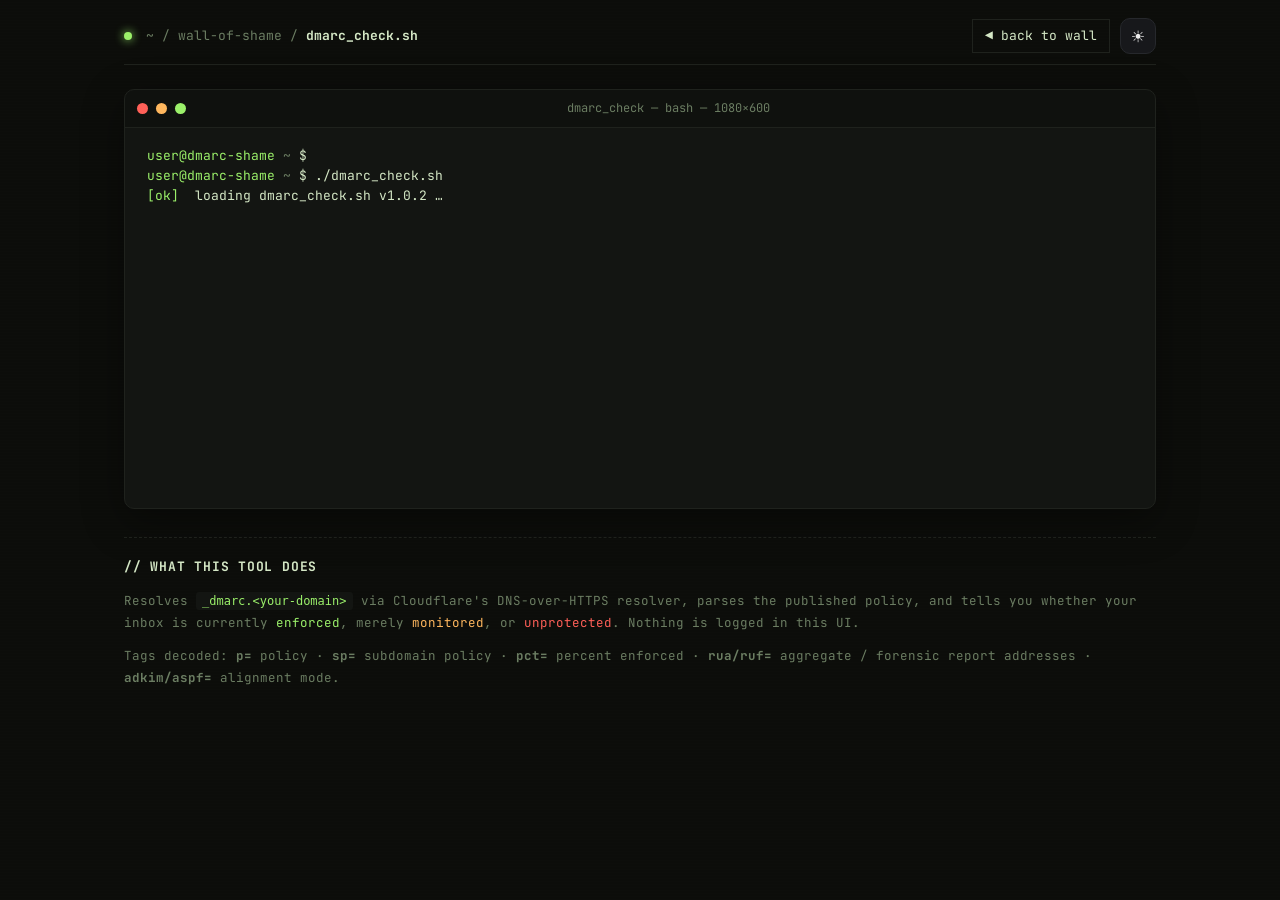
==== docs/dmarc-check.html @ ac473c20 "docs: console UI, split assets, SEO, checker page, hover/layout fixes Replace the flat GitHub Pages " ====
<!DOCTYPE html>
<html lang="en">
  <head>
    <meta charset="utf-8" />
    <meta name="viewport" content="width=device-width, initial-scale=1" />
    <title>DMARC checker (DNS-over-HTTPS) — DMARC Wall of Shame</title>
    <meta
      name="description"
      content="Look up _dmarc TXT for any domain via Cloudflare DNS-over-HTTPS. See if policy is reject, quarantine, none, or missing — free browser tool, no log."
    />
    <link rel="canonical" href="https://dmarcwallofshame.org/dmarc-check.html" />
    <meta property="og:type" content="website" />
    <meta property="og:site_name" content="DMARC Wall of Shame" />
    <meta property="og:title" content="DMARC policy checker (DoH)" />
    <meta
      property="og:description"
      content="Inspect _dmarc TXT records in the browser. Understand reject vs quarantine vs p=none vs no record."
    />
    <meta property="og:url" content="https://dmarcwallofshame.org/dmarc-check.html" />
    <meta name="twitter:card" content="summary" />
    <meta name="twitter:title" content="DMARC policy checker (DoH)" />
    <meta
      name="twitter:description"
      content="Inspect _dmarc TXT records in the browser using DNS-over-HTTPS."
    />
    <meta name="theme-color" content="#0c0d0a" />
    <link rel="icon" href="favicon.png" type="image/png" sizes="512x512" />
    <link rel="apple-touch-icon" href="favicon.png" />
    <link rel="preconnect" href="https://fonts.googleapis.com" />
    <link rel="preconnect" href="https://fonts.gstatic.com" crossorigin />
    <link
      href="https://fonts.googleapis.com/css2?family=JetBrains+Mono:wght@400;500;700&family=Geist:wght@400;500;600&display=swap"
      rel="stylesheet"
    />
    <link rel="stylesheet" href="css/dmarc-check.css" />
    <script type="application/ld+json">
      {
        "@context": "https://schema.org",
        "@type": "WebApplication",
        "name": "DMARC Wall of Shame — domain checker",
        "url": "https://dmarcwallofshame.org/dmarc-check.html",
        "description": "Client-side DMARC record lookup via DNS-over-HTTPS (Cloudflare). Parses v=DMARC1 policy tags and explains enforcement posture.",
        "applicationCategory": "SecurityApplication",
        "browserRequirements": "Requires JavaScript. Uses public DNS-over-HTTPS API.",
        "offers": {
          "@type": "Offer",
          "price": "0",
          "priceCurrency": "USD"
        },
        "isPartOf": {
          "@type": "WebSite",
          "name": "DMARC Wall of Shame",
          "url": "https://dmarcwallofshame.org/"
        }
      }
    </script>
  </head>
  <body data-theme="dark">
    <div class="scan"></div>
    <main class="wrap">
      <h1 class="sr-only">DMARC policy checker</h1>
      <div class="topbar">
        <div class="left">
          <span class="dot"></span>
          <span class="path">~ / wall-of-shame / <b>dmarc_check.sh</b></span>
        </div>
        <div style="display: flex; gap: 10px; align-items: center">
          <a class="back-btn" href="index.html">◀ back to wall</a>
          <button class="iconbtn" id="themeBtn" type="button" title="Toggle theme">◐</button>
        </div>
      </div>

      <section class="term-window" aria-label="Terminal-style checker">
        <div class="term-chrome">
          <span class="tlight r"></span><span class="tlight y"></span><span class="tlight g"></span>
          <span class="title">dmarc_check — bash — 1080×600</span>
        </div>
        <div class="term-body" id="termBody">
          <span class="session-line" id="bootLine"></span>
        </div>
      </section>

      <div class="help" id="help">
        <h2>// what this tool does</h2>
        <p>
          Resolves <code>_dmarc.&lt;your-domain&gt;</code> via Cloudflare's DNS-over-HTTPS resolver, parses the published
          policy, and tells you whether your inbox is currently <span class="ok">enforced</span>, merely
          <span class="wn">monitored</span>, or <span class="hl">unprotected</span>. Nothing is logged in this UI.
        </p>
        <p>
          Tags decoded: <b>p=</b> policy · <b>sp=</b> subdomain policy · <b>pct=</b> percent enforced ·
          <b>rua/ruf=</b> aggregate / forensic report addresses · <b>adkim/aspf=</b> alignment mode.
        </p>
      </div>
    </main>
    <script src="js/dmarc-check.js"></script>
  </body>
</html>
---- docs/css/dmarc-check.css ----
:root {
  --bg: #0c0d0a;
  --bg2: #131512;
  --line: #1f221d;
  --ink: #d4e7c5;
  --ink-mute: #6b7d62;
  --accent: #9bf06a;
  --shame: #ff6058;
  --warn: #ffb75e;
  --good: #9bf06a;
  --pill-bg: #17181b;
  --pill-line: #26282c;
  --pill-ink: #ececec;
  --pill-mute: #8a8d92;
}
[data-theme="light"] {
  --bg: #f4f3ee;
  --bg2: #eae8df;
  --line: #c8c5b6;
  --ink: #1c1d18;
  --ink-mute: #66695a;
  --accent: #2a6f1a;
  --shame: #b32619;
  --warn: #8a6a14;
  --good: #2a6f1a;
  --pill-bg: #ffffff;
  --pill-line: #e5e3dc;
  --pill-ink: #15161a;
  --pill-mute: #6c6f73;
}
* {
  box-sizing: border-box;
}
html,
body {
  margin: 0;
  padding: 0;
}
body {
  background: var(--bg);
  color: var(--ink);
  font-family: "JetBrains Mono", ui-monospace, Menlo, monospace;
  font-size: 13px;
  line-height: 1.55;
  min-height: 100vh;
}
.sr-only {
  position: absolute;
  width: 1px;
  height: 1px;
  padding: 0;
  margin: -1px;
  overflow: hidden;
  clip: rect(0, 0, 0, 0);
  white-space: nowrap;
  border: 0;
}
.scan {
  position: fixed;
  inset: 0;
  pointer-events: none;
  z-index: 1;
  background: repeating-linear-gradient(
    0deg,
    rgba(255, 255, 255, 0.012) 0,
    rgba(255, 255, 255, 0.012) 1px,
    transparent 1px,
    transparent 3px
  );
  mix-blend-mode: overlay;
}
[data-theme="light"] .scan {
  display: none;
}

.wrap {
  max-width: 1080px;
  margin: 0 auto;
  padding: 18px 24px 60px;
  position: relative;
  z-index: 2;
}

.topbar {
  display: flex;
  justify-content: space-between;
  align-items: center;
  border-bottom: 1px solid var(--line);
  padding-bottom: 10px;
  gap: 12px;
  flex-wrap: wrap;
}
.topbar .left {
  display: flex;
  gap: 14px;
  align-items: center;
}
.dot {
  width: 8px;
  height: 8px;
  border-radius: 50%;
  background: var(--accent);
  box-shadow: 0 0 10px var(--accent);
  animation: blink 1.4s infinite;
}
@keyframes blink {
  50% {
    opacity: 0.35;
  }
}
.path {
  color: var(--ink-mute);
}
.path b {
  color: var(--ink);
}
.iconbtn {
  border: 1px solid var(--pill-line);
  background: var(--pill-bg);
  color: var(--pill-ink);
  width: 36px;
  height: 36px;
  border-radius: 10px;
  display: grid;
  place-items: center;
  cursor: pointer;
  font-size: 16px;
  font-family: "Geist", system-ui, sans-serif;
}
.iconbtn:hover {
  background: var(--bg2);
}
.back-btn {
  border: 1px solid var(--line);
  background: transparent;
  color: var(--ink);
  font: inherit;
  padding: 6px 12px;
  cursor: pointer;
  text-decoration: none;
  display: inline-flex;
  align-items: center;
  gap: 6px;
}
.back-btn:hover {
  border-color: var(--accent);
  color: var(--accent);
}

.term-window {
  margin: 24px 0;
  border: 1px solid var(--line);
  border-radius: 10px;
  background: var(--bg2);
  overflow: hidden;
  box-shadow: 0 12px 40px rgba(0, 0, 0, 0.4);
}
[data-theme="light"] .term-window {
  box-shadow: 0 8px 24px rgba(0, 0, 0, 0.08);
}

.term-chrome {
  display: flex;
  align-items: center;
  gap: 8px;
  padding: 9px 12px;
  border-bottom: 1px solid var(--line);
  background: rgba(0, 0, 0, 0.2);
}
[data-theme="light"] .term-chrome {
  background: rgba(0, 0, 0, 0.04);
}
.tlight {
  width: 11px;
  height: 11px;
  border-radius: 50%;
}
.tlight.r {
  background: #ff6058;
}
.tlight.y {
  background: #ffb75e;
}
.tlight.g {
  background: #9bf06a;
}
.term-chrome .title {
  flex: 1;
  text-align: center;
  color: var(--ink-mute);
  font-size: 12px;
}

.term-body {
  padding: 18px 22px;
  min-height: 380px;
}

.session-line {
  display: block;
  white-space: pre-wrap;
  word-break: break-word;
}
.pmt {
  color: var(--accent);
}
.ok {
  color: var(--good);
}
.hl {
  color: var(--shame);
}
.wn {
  color: var(--warn);
}
.mute {
  color: var(--ink-mute);
}
.cursor::after {
  content: "▍";
  color: var(--accent);
  margin-left: 2px;
  animation: blink 1s infinite;
}

.check-form {
  margin-top: 14px;
  display: flex;
  gap: 8px;
  align-items: stretch;
}
.check-form .dollar {
  color: var(--accent);
  padding: 10px 4px 10px 0;
  user-select: none;
}
.check-form input {
  flex: 1;
  background: var(--bg);
  border: 1px solid var(--line);
  color: var(--ink);
  font: inherit;
  padding: 10px 12px;
  outline: none;
  caret-color: var(--accent);
  border-radius: 4px;
}
.check-form input:focus {
  border-color: var(--accent);
}
.check-form button {
  background: var(--accent);
  color: var(--bg);
  border: 0;
  font: inherit;
  font-weight: 600;
  padding: 10px 18px;
  cursor: pointer;
  border-radius: 4px;
}
.check-form button:hover {
  filter: brightness(1.1);
}
.check-form button:disabled {
  opacity: 0.5;
  cursor: wait;
}

.quick {
  margin-top: 10px;
  color: var(--ink-mute);
  font-size: 12px;
  display: flex;
  gap: 8px;
  flex-wrap: wrap;
  align-items: center;
}
.quick .chip {
  background: transparent;
  border: 1px solid var(--line);
  color: var(--ink-mute);
  font: inherit;
  font-size: 11px;
  padding: 3px 8px;
  cursor: pointer;
  border-radius: 999px;
}
.quick .chip:hover {
  border-color: var(--accent);
  color: var(--accent);
}

.verdict {
  margin: 18px 0 6px;
  border: 1px solid var(--line);
  padding: 16px 18px;
  border-radius: 6px;
  background: var(--bg);
}
.verdict.ok {
  border-color: var(--good);
}
.verdict.warn {
  border-color: var(--warn);
}
.verdict.bad {
  border-color: var(--shame);
}
.verdict h3 {
  margin: 0 0 6px;
  font-size: 14px;
  letter-spacing: 0.04em;
  text-transform: uppercase;
}
.verdict.ok h3 {
  color: var(--good);
}
.verdict.warn h3 {
  color: var(--warn);
}
.verdict.bad h3 {
  color: var(--shame);
}
.verdict p {
  margin: 0;
  color: var(--ink-mute);
  font-size: 13px;
  line-height: 1.6;
}
.verdict p b {
  color: var(--ink);
}

.record-box {
  margin-top: 14px;
  background: var(--bg);
  border: 1px dashed var(--line);
  padding: 12px 14px;
  font-size: 12.5px;
  word-break: break-all;
  border-radius: 4px;
}
.record-box .lab {
  color: var(--ink-mute);
  margin-bottom: 4px;
  font-size: 11px;
  letter-spacing: 0.08em;
  text-transform: uppercase;
}
.record-box code {
  color: var(--accent);
}

.tags-row {
  display: flex;
  flex-wrap: wrap;
  gap: 6px;
  margin-top: 10px;
}
.tag {
  border: 1px solid var(--line);
  padding: 3px 8px;
  font-size: 11px;
  color: var(--ink-mute);
  border-radius: 4px;
}
.tag b {
  color: var(--ink);
}
.tag.bad {
  color: var(--shame);
  border-color: var(--shame);
}
.tag.bad b {
  color: var(--shame);
}
.tag.ok {
  color: var(--good);
  border-color: var(--good);
}
.tag.ok b {
  color: var(--good);
}

.actions {
  display: flex;
  gap: 10px;
  margin-top: 14px;
  flex-wrap: wrap;
}
.actions a,
.actions button {
  background: transparent;
  border: 1px solid var(--line);
  color: var(--ink);
  font: inherit;
  padding: 6px 12px;
  cursor: pointer;
  text-decoration: none;
  border-radius: 4px;
}
.actions a:hover,
.actions button:hover {
  border-color: var(--accent);
  color: var(--accent);
}

.help {
  margin-top: 28px;
  color: var(--ink-mute);
  font-size: 12.5px;
  line-height: 1.7;
  border-top: 1px dashed var(--line);
  padding-top: 18px;
}
.help h2 {
  margin: 0 0 8px;
  color: var(--ink);
  font-size: 13px;
  letter-spacing: 0.06em;
  text-transform: uppercase;
}
.help code {
  color: var(--accent);
  background: var(--bg2);
  padding: 2px 6px;
  border-radius: 3px;
  font-size: 12px;
}

@media (max-width: 600px) {
  .check-form {
    flex-direction: column;
  }
  .check-form .dollar {
    display: none;
  }
}
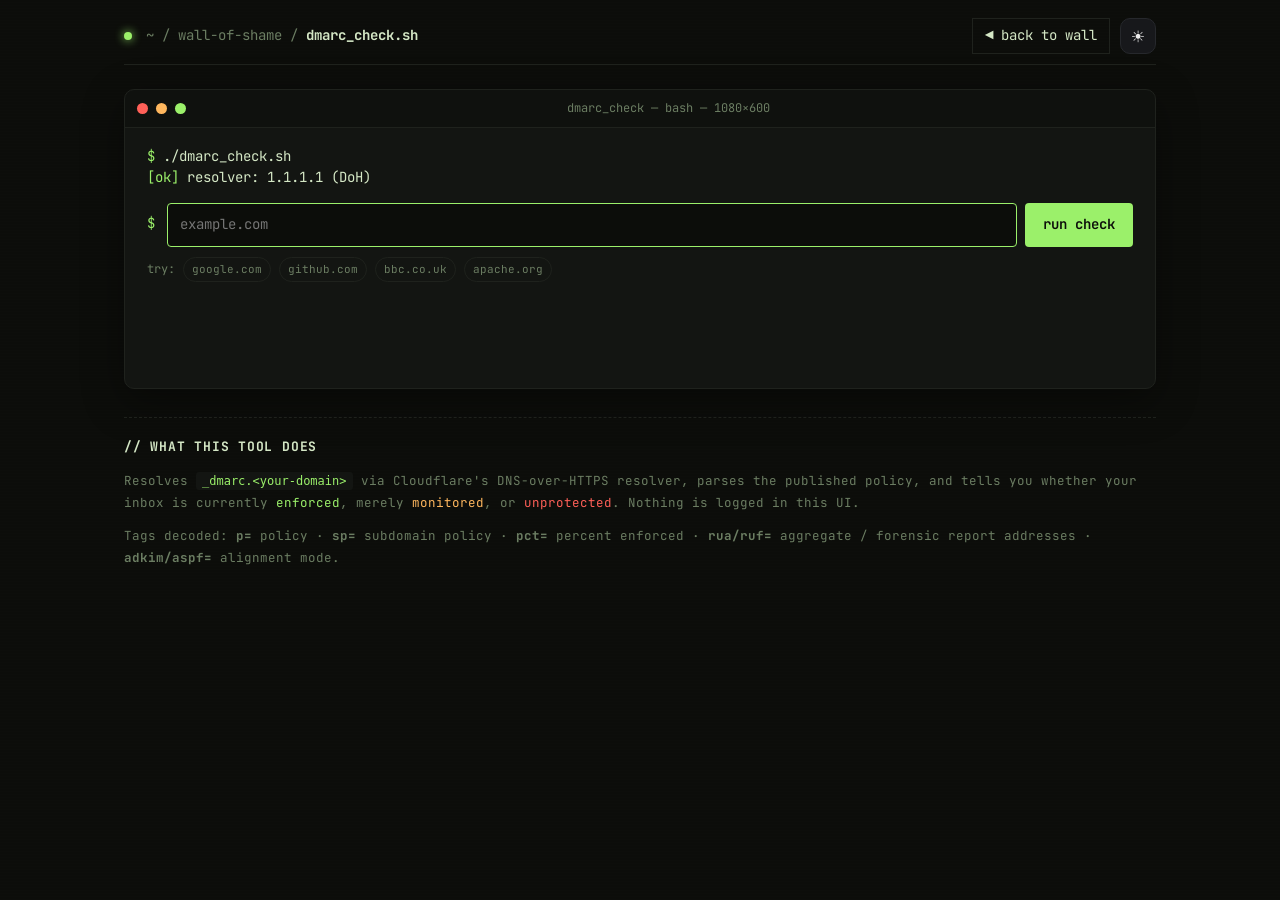
==== commit e2b9578b: "Simplify docs front-end Share small browser helpers, consolidate docs CSS, simplify the DMARC checke" ====
--- a/docs/dmarc-check.html
+++ b/docs/dmarc-check.html
@@ -32,7 +32,7 @@
       href="https://fonts.googleapis.com/css2?family=JetBrains+Mono:wght@400;500;700&family=Geist:wght@400;500;600&display=swap"
       rel="stylesheet"
     />
-    <link rel="stylesheet" href="css/dmarc-check.css" />
+    <link rel="stylesheet" href="css/site.css" />
     <script type="application/ld+json">
       {
         "@context": "https://schema.org",
@@ -64,7 +64,7 @@
           <span class="dot"></span>
           <span class="path">~ / wall-of-shame / <b>dmarc_check.sh</b></span>
         </div>
-        <div style="display: flex; gap: 10px; align-items: center">
+        <div class="top-actions">
           <a class="back-btn" href="index.html">◀ back to wall</a>
           <button class="iconbtn" id="themeBtn" type="button" title="Toggle theme">◐</button>
         </div>
@@ -76,7 +76,24 @@
           <span class="title">dmarc_check — bash — 1080×600</span>
         </div>
         <div class="term-body" id="termBody">
-          <span class="session-line" id="bootLine"></span>
+          <span class="session-line"><span class="pmt">$</span> ./dmarc_check.sh</span>
+          <span class="session-line"><span class="ok">[ok]</span> resolver: 1.1.1.1 (DoH)</span>
+
+          <form id="checkForm" class="check-form">
+            <span class="dollar">$</span>
+            <input id="domainInput" type="text" placeholder="example.com" autocomplete="off" spellcheck="false" />
+            <button type="submit" id="runBtn">run check</button>
+          </form>
+
+          <div class="quick" id="quickPicks">
+            <span class="mute">try:</span>
+            <button type="button" class="chip" data-d="google.com">google.com</button>
+            <button type="button" class="chip" data-d="github.com">github.com</button>
+            <button type="button" class="chip" data-d="bbc.co.uk">bbc.co.uk</button>
+            <button type="button" class="chip" data-d="apache.org">apache.org</button>
+          </div>
+
+          <div class="result-area" id="resultArea"></div>
         </div>
       </section>
 
@@ -93,6 +110,7 @@
         </p>
       </div>
     </main>
+    <script src="js/shared.js"></script>
     <script src="js/dmarc-check.js"></script>
   </body>
 </html>
--- a/docs/css/site.css
+++ b/docs/css/site.css
@@ -0,0 +1,944 @@
+:root {
+  --bg: #0c0d0a;
+  --bg2: #131512;
+  --line: #1f221d;
+  --ink: #d4e7c5;
+  --ink-mute: #6b7d62;
+  --accent: #9bf06a;
+  --shame: #ff6058;
+  --warn: #ffb75e;
+  --good: #9bf06a;
+  --pill-bg: #17181b;
+  --pill-line: #26282c;
+  --pill-ink: #ececec;
+  --pill-mute: #8a8d92;
+}
+[data-theme="light"] {
+  --bg: #f4f3ee;
+  --bg2: #eae8df;
+  --line: #c8c5b6;
+  --ink: #1c1d18;
+  --ink-mute: #66695a;
+  --accent: #2a6f1a;
+  --shame: #b32619;
+  --warn: #8a6a14;
+  --good: #2a6f1a;
+  --pill-bg: #ffffff;
+  --pill-line: #e5e3dc;
+  --pill-ink: #15161a;
+  --pill-mute: #6c6f73;
+}
+* {
+  box-sizing: border-box;
+}
+html,
+body {
+  margin: 0;
+  padding: 0;
+}
+body {
+  background: var(--bg);
+  color: var(--ink);
+  font-family: "JetBrains Mono", ui-monospace, Menlo, monospace;
+  font-size: 13px;
+  line-height: 1.5;
+}
+.sr-only {
+  position: absolute;
+  width: 1px;
+  height: 1px;
+  padding: 0;
+  margin: -1px;
+  overflow: hidden;
+  clip: rect(0, 0, 0, 0);
+  white-space: nowrap;
+  border: 0;
+}
+.site-disclaimer {
+  margin-top: 24px;
+  padding: 14px 16px;
+  border: 1px dashed var(--line);
+  border-radius: 8px;
+  background: var(--bg2);
+  color: var(--ink-mute);
+  font-size: 12px;
+  line-height: 1.65;
+}
+.site-disclaimer summary {
+  cursor: pointer;
+  color: var(--ink);
+  font-weight: 600;
+}
+.site-disclaimer a {
+  color: var(--accent);
+}
+.scan {
+  position: fixed;
+  inset: 0;
+  pointer-events: none;
+  z-index: 1;
+  background: repeating-linear-gradient(
+    0deg,
+    rgba(255, 255, 255, 0.012) 0,
+    rgba(255, 255, 255, 0.012) 1px,
+    transparent 1px,
+    transparent 3px
+  );
+  mix-blend-mode: overlay;
+}
+[data-theme="light"] .scan {
+  display: none;
+}
+
+.term {
+  max-width: 1600px;
+  margin: 0 auto;
+  padding: 18px 32px 60px;
+  position: relative;
+  z-index: 2;
+}
+.bar {
+  display: flex;
+  justify-content: space-between;
+  align-items: center;
+  border-bottom: 1px solid var(--line);
+  padding-bottom: 10px;
+  gap: 12px;
+  flex-wrap: wrap;
+}
+.bar .left {
+  display: flex;
+  gap: 14px;
+  align-items: center;
+  min-width: 0;
+  flex: 1;
+}
+.bar .right-actions {
+  display: flex;
+  gap: 10px;
+  align-items: center;
+  flex-wrap: wrap;
+}
+.iconbtn.theme-inline {
+  width: 32px;
+  height: 32px;
+  font-size: 14px;
+  margin-left: auto;
+}
+@media (max-width: 760px) {
+  .bar .right-actions {
+    width: 100%;
+    order: 3;
+  }
+}
+.dot {
+  width: 8px;
+  height: 8px;
+  border-radius: 50%;
+  background: var(--accent);
+  box-shadow: 0 0 10px var(--accent);
+  animation: blink 1.4s infinite;
+  flex: none;
+}
+@keyframes blink {
+  50% {
+    opacity: 0.35;
+  }
+}
+.path {
+  color: var(--ink-mute);
+  white-space: nowrap;
+  overflow: hidden;
+  text-overflow: ellipsis;
+}
+.path b {
+  color: var(--ink);
+}
+
+.pill {
+  border: 1px solid var(--pill-line);
+  background: var(--pill-bg);
+  color: var(--pill-mute);
+  padding: 6px 12px;
+  border-radius: 999px;
+  font-size: 11px;
+  display: inline-flex;
+  align-items: center;
+  gap: 8px;
+  font-family: "Geist", system-ui, sans-serif;
+}
+.pill .live-dot {
+  width: 6px;
+  height: 6px;
+  border-radius: 50%;
+  background: var(--good);
+  box-shadow: 0 0 8px var(--good);
+  animation: blink 1.4s infinite;
+}
+.pill b {
+  color: var(--pill-ink);
+  font-weight: 600;
+}
+
+.iconbtn {
+  border: 1px solid var(--pill-line);
+  background: var(--pill-bg);
+  color: var(--pill-ink);
+  width: 36px;
+  height: 36px;
+  border-radius: 10px;
+  display: grid;
+  place-items: center;
+  cursor: pointer;
+  font-size: 16px;
+  font-family: "Geist", system-ui, sans-serif;
+}
+.iconbtn:hover {
+  background: var(--bg2);
+}
+
+.launch-btn {
+  border: 1px solid var(--accent);
+  background: transparent;
+  color: var(--accent);
+  font: inherit;
+  font-family: "JetBrains Mono", monospace;
+  padding: 8px 14px;
+  cursor: pointer;
+  border-radius: 6px;
+  display: inline-flex;
+  align-items: center;
+  gap: 6px;
+  text-decoration: none;
+  font-size: 12px;
+}
+.launch-btn:hover {
+  background: var(--accent);
+  color: var(--bg);
+}
+
+.ascii {
+  color: var(--accent);
+  white-space: pre;
+  font-size: 11px;
+  line-height: 1.1;
+  margin: 18px 0 8px;
+  user-select: none;
+}
+
+.session {
+  margin: 10px 0 14px;
+  color: var(--ink-mute);
+  font-size: 12.5px;
+  line-height: 1.65;
+  min-height: calc(6em * 1.65);
+}
+.session .ln {
+  display: block;
+}
+.session .pmt {
+  color: var(--accent);
+}
+.session .ok {
+  color: var(--good);
+}
+.session .hl {
+  color: var(--shame);
+}
+.session .wn {
+  color: var(--warn);
+}
+.cursor::after {
+  content: "▍";
+  color: var(--accent);
+  margin-left: 2px;
+  animation: blink 1s infinite;
+}
+
+.grid {
+  display: grid;
+  grid-template-columns: repeat(3, 1fr);
+  gap: 10px;
+  margin: 14px 0 18px;
+}
+.cell {
+  border: 1px solid var(--line);
+  padding: 12px;
+  background: var(--bg2);
+}
+.cell .k {
+  color: var(--ink-mute);
+  font-size: 11px;
+  letter-spacing: 0.08em;
+  text-transform: uppercase;
+}
+.cell .v {
+  font-size: 26px;
+  margin-top: 6px;
+  font-weight: 500;
+}
+.cell.s .v {
+  color: var(--shame);
+}
+.cell.w .v {
+  color: var(--warn);
+}
+.cell.g .v {
+  color: var(--accent);
+}
+
+.controls {
+  display: flex;
+  flex-wrap: wrap;
+  align-items: stretch;
+  gap: 8px;
+  border-top: 1px dashed var(--line);
+  border-bottom: 1px dashed var(--line);
+  padding: 10px 0;
+  margin-bottom: 8px;
+}
+.filter-toggle {
+  display: none;
+}
+.controls .filters {
+  display: flex;
+  flex-wrap: wrap;
+  align-items: stretch;
+  gap: 8px;
+  flex: 1 1 auto;
+  min-width: 0;
+}
+.controls .input {
+  flex: 1 1 240px;
+  min-width: 0;
+}
+.input {
+  display: flex;
+  align-items: center;
+  gap: 8px;
+  padding: 6px 10px;
+  border: 1px solid var(--line);
+  background: var(--bg2);
+}
+.input::before {
+  content: "$";
+  color: var(--accent);
+}
+.input input {
+  flex: 1;
+  background: transparent;
+  border: 0;
+  color: var(--ink);
+  font: inherit;
+  outline: none;
+  padding: 4px 0;
+  caret-color: var(--accent);
+}
+.seg {
+  display: flex;
+  border: 1px solid var(--line);
+}
+.seg button {
+  background: transparent;
+  border: 0;
+  border-right: 1px solid var(--line);
+  color: var(--ink);
+  font: inherit;
+  padding: 6px 10px;
+  cursor: pointer;
+}
+.seg button:last-child {
+  border-right: 0;
+}
+.seg button.on {
+  background: var(--accent);
+  color: var(--bg);
+}
+.select {
+  background: var(--bg2);
+  border: 1px solid var(--line);
+  color: var(--ink);
+  font: inherit;
+  padding: 6px 10px;
+  cursor: pointer;
+}
+
+.results-table {
+  width: 100%;
+  border-collapse: collapse;
+  table-layout: fixed;
+  font-size: 12px;
+  line-height: 1.2;
+}
+.results-table th {
+  color: var(--ink-mute);
+  font-size: 10px;
+  letter-spacing: 0.08em;
+  text-transform: uppercase;
+  border-bottom: 1px solid var(--line);
+  background: var(--bg);
+  font-weight: 400;
+  text-align: left;
+}
+.results-table th,
+.results-table td {
+  padding: 2px 8px;
+  vertical-align: middle;
+}
+.results-table .col-nm {
+  width: 28%;
+}
+.results-table .col-dm {
+  width: 24%;
+}
+.results-table .col-tld {
+  width: 64px;
+}
+.results-table .col-ind {
+  width: 20%;
+}
+.results-table .col-ts {
+  width: 90px;
+}
+.row td {
+  border-bottom: 1px solid var(--line);
+}
+.row:hover td {
+  background: var(--bg2);
+}
+.row .nm {
+  color: var(--ink);
+  white-space: nowrap;
+  overflow: hidden;
+  text-overflow: ellipsis;
+}
+.row .dm {
+  color: var(--accent);
+  white-space: nowrap;
+  overflow: hidden;
+  text-overflow: ellipsis;
+}
+.row .tld {
+  color: var(--ink-mute);
+}
+.row .ind {
+  color: var(--ink-mute);
+  white-space: nowrap;
+  overflow: hidden;
+  text-overflow: ellipsis;
+}
+.row .ind.empty::before {
+  content: "—";
+  color: var(--line);
+}
+.row .st {
+  font-size: 10px;
+  padding: 0 6px;
+  display: inline-block;
+  border: 1px solid currentColor;
+  line-height: 1.5;
+}
+.row .st.no {
+  color: var(--shame);
+}
+.row .st.pn {
+  color: var(--warn);
+}
+.row .ts {
+  color: var(--ink-mute);
+  font-size: 11px;
+}
+
+.pager {
+  display: flex;
+  justify-content: space-between;
+  align-items: center;
+  padding: 12px 0 4px;
+  color: var(--ink-mute);
+  flex-wrap: wrap;
+  gap: 10px;
+}
+.pager .nav {
+  display: flex;
+  gap: 6px;
+}
+.toolbtn {
+  background: transparent;
+  border: 1px solid var(--line);
+  color: var(--ink);
+  font: inherit;
+  padding: 4px 10px;
+  cursor: pointer;
+}
+.toolbtn:hover {
+  border-color: var(--accent);
+  color: var(--accent);
+}
+
+.footrow {
+  display: flex;
+  justify-content: space-between;
+  align-items: center;
+  margin-top: 18px;
+  padding-top: 14px;
+  border-top: 1px dashed var(--line);
+  color: var(--ink-mute);
+  flex-wrap: wrap;
+  gap: 10px;
+}
+
+.empty,
+.loading {
+  padding: 60px 0;
+  text-align: center;
+  color: var(--ink-mute);
+}
+.pmt,
+.ok {
+  color: var(--good);
+}
+.hl {
+  color: var(--shame);
+}
+.wn {
+  color: var(--warn);
+}
+.mute {
+  color: var(--ink-mute);
+}
+.loading::after {
+  content: " ▍";
+  color: var(--accent);
+  animation: blink 1s infinite;
+}
+
+.wrap {
+  max-width: 1080px;
+  margin: 0 auto;
+  padding: 18px 24px 60px;
+  position: relative;
+  z-index: 2;
+}
+
+.topbar {
+  display: flex;
+  justify-content: space-between;
+  align-items: center;
+  border-bottom: 1px solid var(--line);
+  padding-bottom: 10px;
+  gap: 12px;
+  flex-wrap: wrap;
+}
+.topbar .left,
+.top-actions {
+  display: flex;
+  gap: 10px;
+  align-items: center;
+}
+.topbar .left {
+  gap: 14px;
+}
+.back-btn {
+  border: 1px solid var(--line);
+  background: transparent;
+  color: var(--ink);
+  font: inherit;
+  padding: 6px 12px;
+  cursor: pointer;
+  text-decoration: none;
+  display: inline-flex;
+  align-items: center;
+  gap: 6px;
+}
+.back-btn:hover {
+  border-color: var(--accent);
+  color: var(--accent);
+}
+
+.term-window {
+  margin: 24px 0;
+  border: 1px solid var(--line);
+  border-radius: 10px;
+  background: var(--bg2);
+  overflow: hidden;
+  box-shadow: 0 12px 40px rgba(0, 0, 0, 0.4);
+}
+[data-theme="light"] .term-window {
+  box-shadow: 0 8px 24px rgba(0, 0, 0, 0.08);
+}
+.term-chrome {
+  display: flex;
+  align-items: center;
+  gap: 8px;
+  padding: 9px 12px;
+  border-bottom: 1px solid var(--line);
+  background: rgba(0, 0, 0, 0.2);
+}
+[data-theme="light"] .term-chrome {
+  background: rgba(0, 0, 0, 0.04);
+}
+.tlight {
+  width: 11px;
+  height: 11px;
+  border-radius: 50%;
+}
+.tlight.r {
+  background: #ff6058;
+}
+.tlight.y {
+  background: #ffb75e;
+}
+.tlight.g {
+  background: #9bf06a;
+}
+.term-chrome .title {
+  flex: 1;
+  text-align: center;
+  color: var(--ink-mute);
+  font-size: 12px;
+}
+.term-body {
+  padding: 18px 22px;
+  min-height: 260px;
+}
+.session-line {
+  display: block;
+  white-space: pre-wrap;
+  word-break: break-word;
+}
+
+.check-form {
+  margin-top: 14px;
+  display: flex;
+  gap: 8px;
+  align-items: stretch;
+}
+.check-form .dollar {
+  color: var(--accent);
+  padding: 10px 4px 10px 0;
+  user-select: none;
+}
+.check-form input {
+  flex: 1;
+  background: var(--bg);
+  border: 1px solid var(--line);
+  color: var(--ink);
+  font: inherit;
+  padding: 10px 12px;
+  outline: none;
+  caret-color: var(--accent);
+  border-radius: 4px;
+}
+.check-form input:focus {
+  border-color: var(--accent);
+}
+.check-form button {
+  background: var(--accent);
+  color: var(--bg);
+  border: 0;
+  font: inherit;
+  font-weight: 600;
+  padding: 10px 18px;
+  cursor: pointer;
+  border-radius: 4px;
+}
+.check-form button:hover {
+  filter: brightness(1.1);
+}
+.check-form button:disabled {
+  opacity: 0.5;
+  cursor: wait;
+}
+
+.quick {
+  margin-top: 10px;
+  color: var(--ink-mute);
+  font-size: 12px;
+  display: flex;
+  gap: 8px;
+  flex-wrap: wrap;
+  align-items: center;
+}
+.quick .chip {
+  background: transparent;
+  border: 1px solid var(--line);
+  color: var(--ink-mute);
+  font: inherit;
+  font-size: 11px;
+  padding: 3px 8px;
+  cursor: pointer;
+  border-radius: 999px;
+}
+.quick .chip:hover {
+  border-color: var(--accent);
+  color: var(--accent);
+}
+.result-area {
+  margin-top: 14px;
+}
+
+.verdict {
+  margin: 18px 0 6px;
+  border: 1px solid var(--line);
+  padding: 16px 18px;
+  border-radius: 6px;
+  background: var(--bg);
+}
+.verdict.ok {
+  border-color: var(--good);
+}
+.verdict.warn {
+  border-color: var(--warn);
+}
+.verdict.bad {
+  border-color: var(--shame);
+}
+.verdict h3 {
+  margin: 0 0 6px;
+  font-size: 14px;
+  letter-spacing: 0.04em;
+  text-transform: uppercase;
+}
+.verdict.ok h3 {
+  color: var(--good);
+}
+.verdict.warn h3 {
+  color: var(--warn);
+}
+.verdict.bad h3 {
+  color: var(--shame);
+}
+.verdict p {
+  margin: 0;
+  color: var(--ink-mute);
+  font-size: 13px;
+  line-height: 1.6;
+}
+.verdict p b {
+  color: var(--ink);
+}
+
+.record-box {
+  margin-top: 14px;
+  background: var(--bg);
+  border: 1px dashed var(--line);
+  padding: 12px 14px;
+  font-size: 12.5px;
+  word-break: break-all;
+  border-radius: 4px;
+}
+.record-box .lab {
+  color: var(--ink-mute);
+  margin-bottom: 4px;
+  font-size: 11px;
+  letter-spacing: 0.08em;
+  text-transform: uppercase;
+}
+.record-box code {
+  color: var(--accent);
+}
+
+.tags-row {
+  display: flex;
+  flex-wrap: wrap;
+  gap: 6px;
+  margin-top: 10px;
+}
+.tag {
+  border: 1px solid var(--line);
+  padding: 3px 8px;
+  font-size: 11px;
+  color: var(--ink-mute);
+  border-radius: 4px;
+}
+.tag b {
+  color: var(--ink);
+}
+.tag.bad {
+  color: var(--shame);
+  border-color: var(--shame);
+}
+.tag.bad b {
+  color: var(--shame);
+}
+.tag.ok {
+  color: var(--good);
+  border-color: var(--good);
+}
+.tag.ok b {
+  color: var(--good);
+}
+
+.actions {
+  display: flex;
+  gap: 10px;
+  margin-top: 14px;
+  flex-wrap: wrap;
+}
+.actions a,
+.actions button {
+  background: transparent;
+  border: 1px solid var(--line);
+  color: var(--ink);
+  font: inherit;
+  padding: 6px 12px;
+  cursor: pointer;
+  text-decoration: none;
+  border-radius: 4px;
+}
+.actions a:hover,
+.actions button:hover {
+  border-color: var(--accent);
+  color: var(--accent);
+}
+
+.help {
+  margin-top: 28px;
+  color: var(--ink-mute);
+  font-size: 12.5px;
+  line-height: 1.7;
+  border-top: 1px dashed var(--line);
+  padding-top: 18px;
+}
+.help h2 {
+  margin: 0 0 8px;
+  color: var(--ink);
+  font-size: 13px;
+  letter-spacing: 0.06em;
+  text-transform: uppercase;
+}
+.help code {
+  color: var(--accent);
+  background: var(--bg2);
+  padding: 2px 6px;
+  border-radius: 3px;
+  font-size: 12px;
+}
+
+@media (max-width: 760px) {
+  .grid {
+    grid-template-columns: repeat(3, 1fr);
+  }
+  .controls .filter-toggle {
+    display: inline-flex;
+    align-items: center;
+    gap: 6px;
+    background: var(--bg2);
+    border: 1px solid var(--line);
+    color: var(--ink);
+    font: inherit;
+    padding: 6px 12px;
+    cursor: pointer;
+    flex: 0 0 auto;
+  }
+  .filter-toggle .dotbadge {
+    width: 6px;
+    height: 6px;
+    border-radius: 50%;
+    background: var(--accent);
+    display: none;
+  }
+  .filter-toggle.active .dotbadge {
+    display: inline-block;
+  }
+  .controls .filters {
+    display: none;
+    flex-direction: column;
+    flex-basis: 100%;
+    width: 100%;
+    gap: 8px;
+    padding-top: 4px;
+  }
+  .controls.open .filters {
+    display: flex;
+  }
+  .controls .filters .seg,
+  .controls .filters .select {
+    width: 100%;
+  }
+  .controls .filters .seg button {
+    flex: 1;
+  }
+  .results-table .col-nm {
+    width: auto;
+  }
+  .results-table .col-dm {
+    width: 36%;
+  }
+  .results-table th,
+  .results-table td {
+    padding: 2px 6px;
+  }
+  .results-table .col-tld {
+    width: 52px;
+  }
+  .results-table th:nth-child(5),
+  .results-table td:nth-child(5) {
+    width: 76px;
+  }
+  .results-table .col-ind,
+  .row .ind,
+  .results-table .col-ts,
+  .row .ts {
+    display: none;
+  }
+  .ascii {
+    font-size: 9px;
+  }
+  .topbar .left {
+    min-width: 0;
+  }
+  .top-actions {
+    width: 100%;
+    justify-content: flex-start;
+  }
+}
+
+@media (max-width: 600px) {
+  .check-form {
+    flex-direction: column;
+  }
+  .check-form .dollar {
+    display: none;
+  }
+}
+
+@media (min-width: 761px) {
+  body {
+    font-size: 14px;
+    line-height: 1.55;
+  }
+  .site-disclaimer {
+    font-size: 13px;
+  }
+  .pill {
+    font-size: 12px;
+  }
+  .launch-btn {
+    font-size: 13px;
+  }
+  .ascii {
+    font-size: 12px;
+  }
+  .session {
+    font-size: 13px;
+  }
+  .cell .k {
+    font-size: 12px;
+  }
+  .cell .v {
+    font-size: 28px;
+  }
+  .results-table {
+    font-size: 12px;
+  }
+  .results-table th {
+    font-size: 10px;
+  }
+  .row .st {
+    font-size: 11px;
+  }
+  .row .ts {
+    font-size: 12px;
+  }
+}
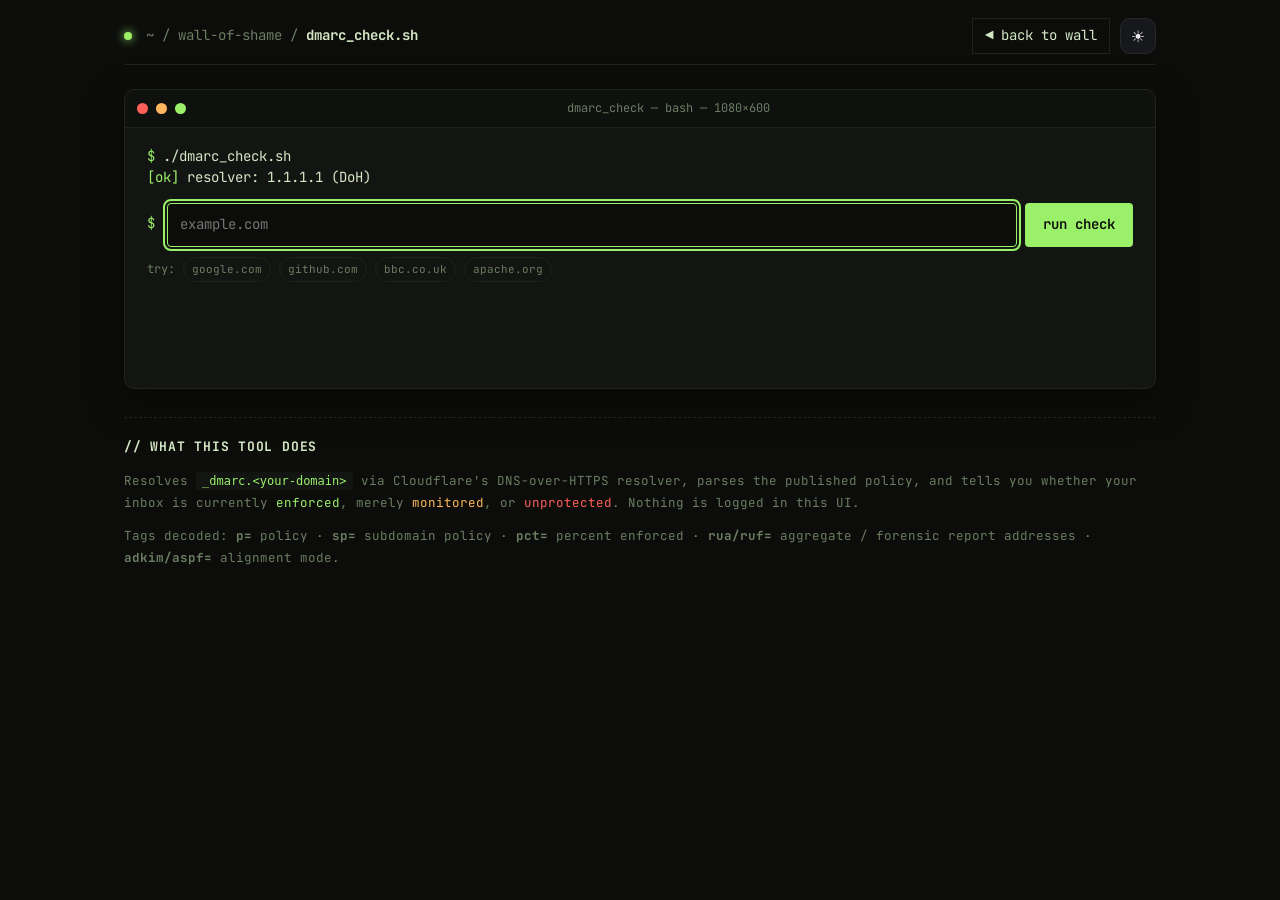
==== commit e2dcccdb: "Improve docs accessibility" ====
--- a/docs/dmarc-check.html
+++ b/docs/dmarc-check.html
@@ -56,44 +56,61 @@
     </script>
   </head>
   <body data-theme="dark">
-    <div class="scan"></div>
-    <main class="wrap">
-      <h1 class="sr-only">DMARC policy checker</h1>
+    <a class="skip-link" href="#domainInput">Skip to checker</a>
+    <div class="scan" aria-hidden="true"></div>
+    <main class="wrap" aria-labelledby="checkerTitle">
+      <h1 class="sr-only" id="checkerTitle">DMARC policy checker</h1>
       <div class="topbar">
         <div class="left">
-          <span class="dot"></span>
-          <span class="path">~ / wall-of-shame / <b>dmarc_check.sh</b></span>
+          <span class="dot" aria-hidden="true"></span>
+          <span class="path" aria-hidden="true">~ / wall-of-shame / <b>dmarc_check.sh</b></span>
         </div>
         <div class="top-actions">
           <a class="back-btn" href="index.html">◀ back to wall</a>
-          <button class="iconbtn" id="themeBtn" type="button" title="Toggle theme">◐</button>
+          <button class="iconbtn" id="themeBtn" type="button" title="Toggle theme" aria-label="Toggle theme">◐</button>
         </div>
       </div>
 
-      <section class="term-window" aria-label="Terminal-style checker">
-        <div class="term-chrome">
+      <section class="term-window" aria-labelledby="terminalTitle">
+        <h2 class="sr-only" id="terminalTitle">Run a DMARC lookup</h2>
+        <div class="term-chrome" aria-hidden="true">
           <span class="tlight r"></span><span class="tlight y"></span><span class="tlight g"></span>
           <span class="title">dmarc_check — bash — 1080×600</span>
         </div>
         <div class="term-body" id="termBody">
-          <span class="session-line"><span class="pmt">$</span> ./dmarc_check.sh</span>
-          <span class="session-line"><span class="ok">[ok]</span> resolver: 1.1.1.1 (DoH)</span>
+          <div aria-hidden="true">
+            <span class="session-line"><span class="pmt">$</span> ./dmarc_check.sh</span>
+            <span class="session-line"><span class="ok">[ok]</span> resolver: 1.1.1.1 (DoH)</span>
+          </div>
 
           <form id="checkForm" class="check-form">
-            <span class="dollar">$</span>
-            <input id="domainInput" type="text" placeholder="example.com" autocomplete="off" spellcheck="false" />
-            <button type="submit" id="runBtn">run check</button>
+            <span class="dollar" aria-hidden="true">$</span>
+            <label class="sr-only" for="domainInput">Domain to check</label>
+            <input
+              id="domainInput"
+              type="text"
+              placeholder="example.com"
+              autocomplete="off"
+              spellcheck="false"
+              inputmode="url"
+              aria-describedby="domainHelp"
+              aria-errormessage="domainError"
+              aria-invalid="false"
+            />
+            <button type="submit" id="runBtn" aria-controls="resultArea">run check</button>
           </form>
+          <p class="sr-only" id="domainHelp">Enter a domain such as example.com, without a path or email address.</p>
+          <p class="sr-only" id="domainError"></p>
 
-          <div class="quick" id="quickPicks">
+          <div class="quick" id="quickPicks" role="group" aria-label="Example domains">
             <span class="mute">try:</span>
-            <button type="button" class="chip" data-d="google.com">google.com</button>
-            <button type="button" class="chip" data-d="github.com">github.com</button>
-            <button type="button" class="chip" data-d="bbc.co.uk">bbc.co.uk</button>
-            <button type="button" class="chip" data-d="apache.org">apache.org</button>
+            <button type="button" class="chip" data-d="google.com" aria-label="Check google.com">google.com</button>
+            <button type="button" class="chip" data-d="github.com" aria-label="Check github.com">github.com</button>
+            <button type="button" class="chip" data-d="bbc.co.uk" aria-label="Check bbc.co.uk">bbc.co.uk</button>
+            <button type="button" class="chip" data-d="apache.org" aria-label="Check apache.org">apache.org</button>
           </div>
 
-          <div class="result-area" id="resultArea"></div>
+          <div class="result-area" id="resultArea" role="status" aria-live="polite" aria-busy="false"></div>
         </div>
       </section>
 
--- a/docs/css/site.css
+++ b/docs/css/site.css
@@ -54,6 +54,31 @@
   white-space: nowrap;
   border: 0;
 }
+.skip-link {
+  position: fixed;
+  top: 10px;
+  left: 10px;
+  z-index: 20;
+  transform: translateY(-160%);
+  background: var(--accent);
+  color: var(--bg);
+  padding: 8px 12px;
+  border-radius: 4px;
+  font-weight: 700;
+  text-decoration: none;
+}
+.skip-link:focus {
+  transform: translateY(0);
+}
+a:focus-visible,
+button:focus-visible,
+input:focus-visible,
+select:focus-visible,
+summary:focus-visible,
+[tabindex]:focus-visible {
+  outline: 2px solid var(--accent);
+  outline-offset: 2px;
+}
 .site-disclaimer {
   margin-top: 24px;
   padding: 14px 16px;
@@ -334,6 +359,10 @@
   padding: 4px 0;
   caret-color: var(--accent);
 }
+.input input:focus-visible {
+  outline: 2px solid var(--accent);
+  outline-offset: 2px;
+}
 .seg {
   display: flex;
   border: 1px solid var(--line);
@@ -369,8 +398,13 @@
   table-layout: fixed;
   font-size: 12px;
   line-height: 1.2;
-}
-.results-table th {
+  scroll-margin-top: 8px;
+}
+.results-table:focus {
+  outline: 2px solid var(--accent);
+  outline-offset: 3px;
+}
+.results-table thead th {
   color: var(--ink-mute);
   font-size: 10px;
   letter-spacing: 0.08em;
@@ -379,6 +413,9 @@
   background: var(--bg);
   font-weight: 400;
   text-align: left;
+  position: sticky;
+  top: 0;
+  z-index: 2;
 }
 .results-table th,
 .results-table td {
@@ -400,9 +437,15 @@
 .results-table .col-ts {
   width: 90px;
 }
+.row th,
 .row td {
   border-bottom: 1px solid var(--line);
 }
+.row th {
+  font-weight: 400;
+  text-align: left;
+}
+.row:hover th,
 .row:hover td {
   background: var(--bg2);
 }
@@ -474,6 +517,12 @@
   border-color: var(--accent);
   color: var(--accent);
 }
+.toolbtn:disabled {
+  color: var(--ink-mute);
+  border-color: var(--line);
+  cursor: not-allowed;
+  opacity: 0.55;
+}
 
 .footrow {
   display: flex;
@@ -631,6 +680,10 @@
 }
 .check-form input:focus {
   border-color: var(--accent);
+}
+.check-form input:focus-visible {
+  outline: 2px solid var(--accent);
+  outline-offset: 2px;
 }
 .check-form button {
   background: var(--accent);
@@ -673,6 +726,10 @@
   border-color: var(--accent);
   color: var(--accent);
 }
+.quick .chip:disabled {
+  cursor: wait;
+  opacity: 0.55;
+}
 .result-area {
   margin-top: 14px;
 }
@@ -716,6 +773,10 @@
 }
 .verdict p b {
   color: var(--ink);
+}
+.verdict:focus {
+  outline: 2px solid var(--accent);
+  outline-offset: 2px;
 }
 
 .record-box {
@@ -865,14 +926,14 @@
   .results-table .col-dm {
     width: 36%;
   }
-  .results-table th,
+  .results-table thead th,
   .results-table td {
     padding: 2px 6px;
   }
   .results-table .col-tld {
     width: 52px;
   }
-  .results-table th:nth-child(5),
+  .results-table thead th:nth-child(5),
   .results-table td:nth-child(5) {
     width: 76px;
   }
@@ -903,6 +964,16 @@
   }
 }
 
+@media (prefers-reduced-motion: reduce) {
+  *,
+  *::before,
+  *::after {
+    animation-duration: 0.001ms !important;
+    animation-iteration-count: 1 !important;
+    scroll-behavior: auto !important;
+  }
+}
+
 @media (min-width: 761px) {
   body {
     font-size: 14px;
@@ -932,7 +1003,7 @@
   .results-table {
     font-size: 12px;
   }
-  .results-table th {
+  .results-table thead th {
     font-size: 10px;
   }
   .row .st {
